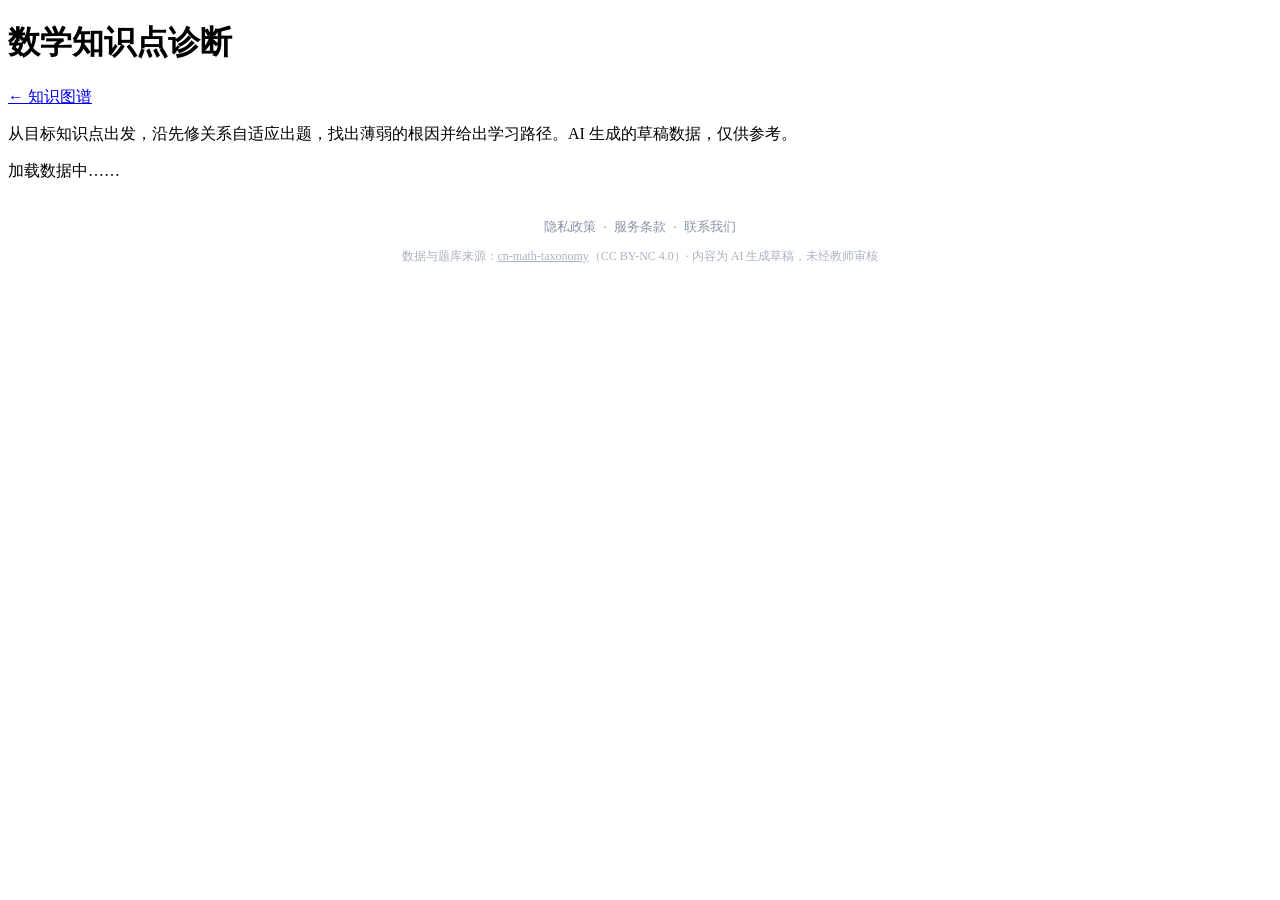
==== diagnose/index.html @ 06d31bc9 "feat: 诊断页移动端外壳（viewport-fit+粘性顶栏）" ====
<!DOCTYPE html>
<html lang="zh-CN">
<head>
<meta charset="utf-8">
<meta name="viewport" content="width=device-width, initial-scale=1, viewport-fit=cover">
<meta name="description" content="中小学数学知识图谱（一至九年级）：531 个知识点、909 条先修关系、2271 道诊断题，答错自动回溯薄弱根因，给出学习路径。">
<title>数学知识点诊断小工具 · 中小学数学知识图谱</title>
<link rel="icon" href="data:,">
<link rel="stylesheet" href="style.css">
</head>
<body>
<header class="topbar no-print">
  <div class="topbar-row">
    <h1>数学知识点诊断</h1>
    <a class="back" href="../index.html">← 知识图谱</a>
  </div>
  <p class="note">从目标知识点出发，沿先修关系自适应出题，找出薄弱的根因并给出学习路径。AI 生成的草稿数据，仅供参考。</p>
</header>
<main id="root"><p class="loading">加载数据中……</p></main>
<script src="engine.js"></script>
<script src="app.js"></script>
<style>.zz-legal{text-align:center;font-size:13px;color:#8a94a6;padding:20px 8px 12px}.zz-legal a{color:inherit;text-decoration:none;padding:6px 4px}.zz-src{text-align:center;font-size:12px;color:#aab2c0;padding:0 16px 20px}.zz-src a{color:inherit}</style><footer class="zz-legal"><a href="https://www.zhuziyu.net/privacy.html">隐私政策</a> · <a href="https://www.zhuziyu.net/terms.html">服务条款</a> · <a href="https://www.zhuziyu.net/contact.html">联系我们</a></footer><div class="zz-src">数据与题库来源：<a href="https://github.com/xiaoyang111222/cn-math-taxonomy">cn-math-taxonomy</a>（CC BY-NC 4.0）· 内容为 AI 生成草稿，未经教师审核</div>
</body>
</html>
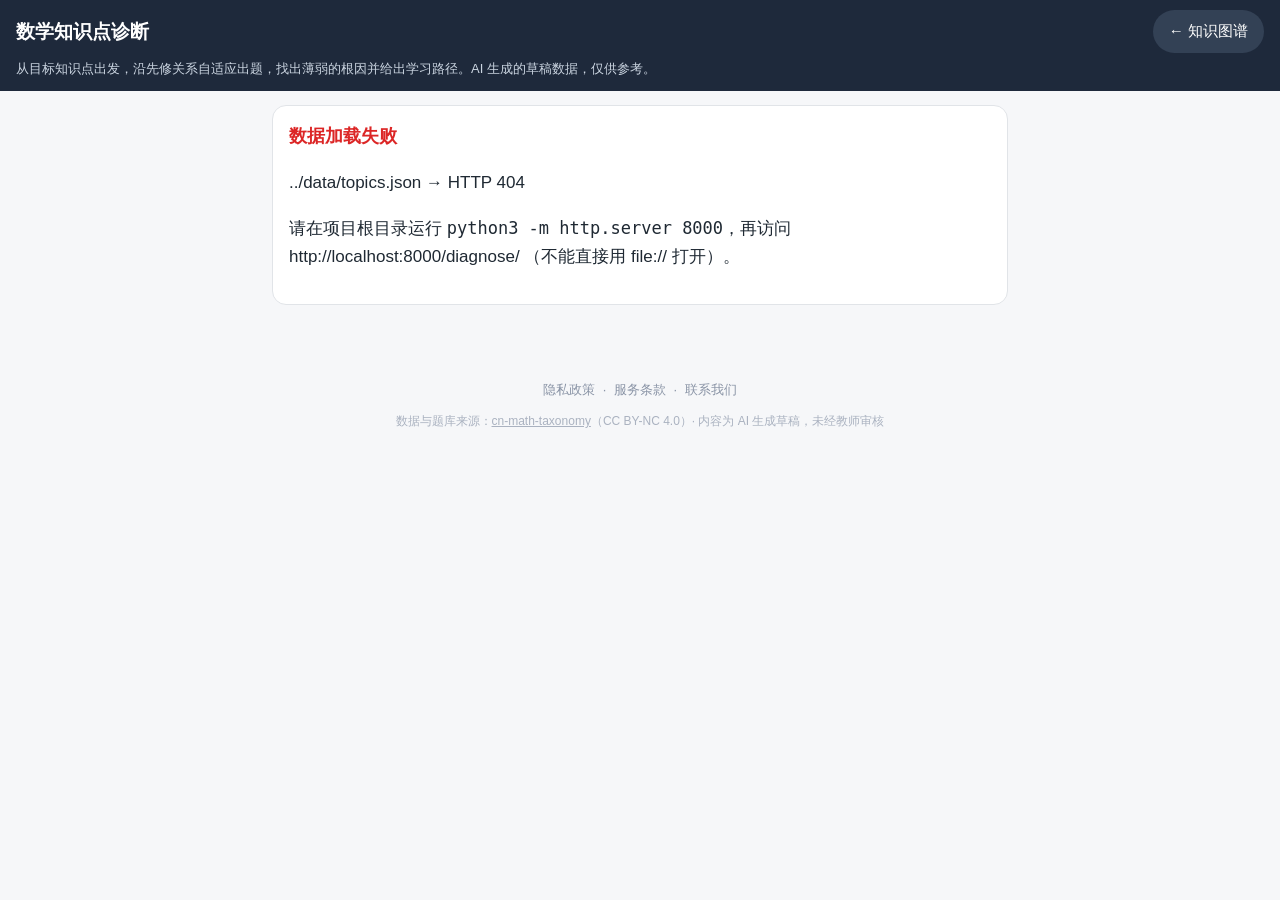
==== commit b490a7ae: "docs: 诊断页描述更新为 802 个知识点" ====
--- a/diagnose/index.html
+++ b/diagnose/index.html
@@ -3,7 +3,7 @@
 <head>
 <meta charset="utf-8">
 <meta name="viewport" content="width=device-width, initial-scale=1, viewport-fit=cover">
-<meta name="description" content="中小学数学知识图谱（一至九年级）：531 个知识点、909 条先修关系、2271 道诊断题，答错自动回溯薄弱根因，给出学习路径。">
+<meta name="description" content="中小学数学知识图谱（一至九年级＋高中）：802 个知识点、1299 条先修关系、3355 道诊断题，答错自动回溯薄弱根因，给出学习路径。">
 <title>数学知识点诊断小工具 · 中小学数学知识图谱</title>
 <link rel="icon" href="data:,">
 <link rel="stylesheet" href="style.css">
--- a/diagnose/style.css
+++ b/diagnose/style.css
@@ -0,0 +1,144 @@
+/* 诊断工具 · 手机原生样式（2026-10-20 重写）
+   布局：整页滚动、大触控、17px 基准；颜色语义与 SVG 图规则沿用原版。 */
+:root {
+  --bg: #f6f7f9; --panel: #fff; --line: #e1e4e8; --text: #1f2933; --muted: #6b7785; --accent: #2563eb;
+  --ok: #16a34a; --ok-bg: #dcfce7; --bad: #dc2626; --bad-bg: #fee2e2; --unk: #64748b; --unk-bg: #f1f5f9;
+  --warn-bg: #fef9c3; --warn: #a16207; --navy: #1e293b;
+}
+* { box-sizing: border-box; }
+html { -webkit-text-size-adjust: 100%; }
+html, body { margin: 0; }
+body { font: 17px/1.65 -apple-system, BlinkMacSystemFont, "PingFang SC", "Hiragino Sans GB", "Microsoft YaHei", sans-serif;
+       color: var(--text); background: var(--bg); -webkit-tap-highlight-color: transparent; }
+button, input, select, textarea { touch-action: manipulation; }
+
+/* 顶部栏 */
+.topbar { position: sticky; top: 0; z-index: 30; background: var(--navy); color: #fff;
+          padding: 10px 16px 12px; padding-top: calc(10px + env(safe-area-inset-top)); }
+.topbar-row { display: flex; align-items: center; gap: 10px; }
+.topbar h1 { font-size: 19px; margin: 0; font-weight: 700; flex: 1; }
+.topbar .note { font-size: 13px; color: #cbd5e1; margin: 6px 0 0; line-height: 1.55; }
+.topbar .back { color: #fff; font-size: 15px; text-decoration: none; background: #334155; padding: 9px 16px; border-radius: 999px; white-space: nowrap; }
+
+main { padding: 14px 12px calc(40px + env(safe-area-inset-bottom)); }
+.loading { color: var(--muted); text-align: center; padding: 60px 0; }
+
+.card { background: var(--panel); border: 1px solid var(--line); border-radius: 14px; padding: 16px; margin-bottom: 14px; }
+.card h2 { font-size: 18px; margin: 0 0 10px; }
+.card h3 { font-size: 16px; margin: 12px 0 6px; }
+.muted { color: var(--muted); }
+.small { font-size: 13px; }
+.err { color: var(--bad); }
+
+button, .btn { font: inherit; font-size: 16px; min-height: 48px; padding: 10px 18px; border: 1px solid var(--line);
+               border-radius: 12px; background: #fff; cursor: pointer; color: var(--text); }
+button:active { background: #f1f5f9; }
+button.primary { background: var(--accent); border-color: var(--accent); color: #fff; font-weight: 600; }
+button.primary:active { background: #1d4ed8; }
+button.good { background: var(--ok); border-color: var(--ok); color: #fff; }
+button.bad { background: var(--bad); border-color: var(--bad); color: #fff; }
+button:disabled { opacity: .5; cursor: not-allowed; }
+input[type=text], input[type=search], input[type=number], select, textarea {
+  font: inherit; font-size: 16px; padding: 12px; border: 1px solid var(--line); border-radius: 12px; background: #fff; }
+.row { display: flex; gap: 10px; flex-wrap: wrap; align-items: center; }
+.row > button { flex: 1 1 auto; }
+.grow { flex: 1; min-width: 160px; }
+
+/* 开始页 */
+.banner { background: #eff6ff; border: 1px solid #bfdbfe; border-radius: 12px; padding: 12px 16px; margin-bottom: 14px; font-size: 15px; }
+.banner.demo { background: var(--warn-bg); border-color: #fde68a; }
+.vol { border: 1px solid var(--line); border-radius: 12px; margin: 8px 0; background: #fff; overflow: hidden; }
+.vol > summary { padding: 14px 16px; font-weight: 700; font-size: 16px; cursor: pointer; background: #f1f5f9; min-height: 52px; list-style: none; }
+.vol > summary::-webkit-details-marker { display: none; }
+.chap { margin: 0 10px 10px; }
+.chap-head { display: flex; align-items: center; gap: 8px; padding: 10px 4px 4px; font-weight: 700; border-bottom: 1px solid var(--line); }
+.chap-head .t { flex: 1; }
+.topic-row { display: flex; align-items: center; gap: 8px; padding: 10px 4px; border-bottom: 1px solid #f0f2f4; min-height: 52px; }
+.topic-row .nm { flex: 1; font-size: 16px; }
+.topic-row .sec { color: var(--muted); font-size: 12px; }
+.topic-row button, .chap-head button { min-height: 40px; padding: 6px 14px; font-size: 14px; }
+
+/* 出题页 */
+.progress { height: 10px; background: #e2e8f0; border-radius: 5px; overflow: hidden; margin: 8px 0 4px; }
+.progress > i { display: block; height: 100%; background: var(--accent); }
+.q-title { font-size: 20px; margin: 6px 0; overflow-wrap: anywhere; line-height: 1.4; }
+.q-text { font-size: 17px; padding: 14px 16px; background: #f8fafc; border-left: 4px solid var(--accent); border-radius: 0 10px 10px 0; margin: 12px 0; white-space: pre-wrap; overflow-wrap: anywhere; }
+.reason { font-size: 13px; color: var(--muted); }
+.ans-input { width: 100%; font-size: 17px; padding: 14px; }
+textarea.ans-input { font: inherit; font-size: 16px; }
+.notice { font-size: 13px; color: var(--warn); background: var(--warn-bg); padding: 10px 14px; border-radius: 10px; margin-top: 14px; line-height: 1.55; }
+.verdict { padding: 12px 16px; border-radius: 10px; margin: 12px 0; font-weight: 700; font-size: 16px; }
+.verdict.ok { background: var(--ok-bg); color: #166534; }
+.verdict.no { background: var(--bad-bg); color: #991b1b; }
+.refans { background: #f0fdf4; border: 1px dashed var(--ok); padding: 12px 16px; border-radius: 10px; margin: 12px 0; white-space: pre-wrap; }
+.choices { display: flex; flex-direction: column; gap: 10px; margin: 10px 0; }
+button.choice { text-align: left; padding: 14px 16px; font-size: 17px; white-space: pre-wrap; min-height: 56px; border-radius: 12px; line-height: 1.5; }
+button.choice.picked { border-color: var(--accent); background: #eff6ff; box-shadow: 0 0 0 2px #bfdbfe; }
+.explain { background: #eff6ff; border-left: 4px solid var(--accent); padding: 12px 16px; border-radius: 0 10px 10px 0; margin: 12px 0; white-space: pre-wrap; font-size: 16px; }
+
+/* 标签 */
+.tag { display: inline-block; font-size: 12px; padding: 3px 10px; border-radius: 999px; margin-right: 4px; background: #eef2f7; color: #334155; vertical-align: 1px; }
+.tag.weak { background: var(--bad-bg); color: #991b1b; }
+.tag.mastered { background: var(--ok-bg); color: #166534; }
+.tag.unknown { background: var(--unk-bg); color: var(--unk); }
+.tag.root { background: var(--bad); color: #fff; }
+.tag.target { background: var(--accent); color: #fff; }
+.tag.ext { background: #ede9fe; color: #6d28d9; }
+.tag.shaky { background: #fef3c7; color: #92400e; }
+.tag.diff-basic { background: #dcfce7; color: #166534; }
+.tag.diff-standard { background: #dbeafe; color: #1e40af; }
+.tag.diff-advanced { background: #fae8ff; color: #86198f; }
+
+/* 结果页 */
+.stats { display: grid; grid-template-columns: 1fr 1fr; gap: 10px; margin: 10px 0; }
+.stat { padding: 12px 8px; border-radius: 12px; text-align: center; }
+.stat b { display: block; font-size: 26px; line-height: 1.25; }
+.stat.ok { background: var(--ok-bg); } .stat.bad { background: var(--bad-bg); } .stat.unk { background: var(--unk-bg); } .stat.ask { background: #dbeafe; }
+.stat.shaky { background: #fef3c7; }
+details.topic { border-bottom: 1px solid #f0f2f4; padding: 4px 0; }
+details.topic > summary { cursor: pointer; padding: 10px 0; min-height: 44px; font-size: 16px; }
+details.topic > .body { padding: 6px 0 10px 14px; font-size: 15px; }
+.body ul { margin: 2px 0; padding-left: 20px; }
+.std { margin: 6px 0; padding: 8px 12px; background: #f8fafc; border-left: 3px solid #94a3b8; border-radius: 0 8px 8px 0; }
+.std code { font-size: 13px; color: #334155; }
+.std .conf { font-size: 12px; color: var(--muted); margin-left: 4px; }
+ol.path { padding-left: 0; list-style: none; counter-reset: step; margin: 0; }
+ol.path > li { counter-increment: step; position: relative; padding-left: 40px; margin-bottom: 10px; }
+ol.path > li::before { content: counter(step); position: absolute; left: 0; top: 2px; width: 28px; height: 28px; border-radius: 50%; background: var(--navy); color: #fff; text-align: center; line-height: 28px; font-size: 14px; font-weight: 700; }
+table.log { border-collapse: collapse; width: 100%; font-size: 14px; display: block; overflow-x: auto; -webkit-overflow-scrolling: touch; }
+table.log th, table.log td { border-bottom: 1px solid var(--line); padding: 8px; text-align: left; vertical-align: top; }
+.svgwrap { overflow: auto; -webkit-overflow-scrolling: touch; border: 1px solid var(--line); border-radius: 12px; background: #fff; }
+svg.graph text { font: 13px -apple-system, "PingFang SC", "Microsoft YaHei", sans-serif; fill: #1f2933; pointer-events: none; }
+svg.graph .n rect.body { stroke-width: 1.5; }
+svg.graph .n.mastered rect.body { fill: var(--ok-bg); stroke: var(--ok); }
+svg.graph .n.weak rect.body { fill: var(--bad-bg); stroke: var(--bad); }
+svg.graph .n.unknown rect.body { fill: var(--unk-bg); stroke: #94a3b8; stroke-dasharray: 4 3; }
+svg.graph .n.target rect.body { stroke: var(--accent); stroke-width: 3.5; }
+svg.graph .n text.mark { font-size: 12px; font-weight: 600; fill: #fff; }
+svg.graph .n.shaky rect.body { fill: #fef3c7; stroke: #d97706; }
+svg.graph .e { fill: none; stroke: #64748b; stroke-width: 1.4; }
+svg.graph .e.soft { stroke: #b6c0cc; }
+svg.graph .e.indirect { stroke-dasharray: 5 4; }
+.legend { display: flex; gap: 12px; flex-wrap: wrap; font-size: 13px; margin: 8px 0; align-items: center; }
+.legend i { display: inline-block; width: 14px; height: 14px; border-radius: 3px; border: 1.5px solid; vertical-align: -2px; margin-right: 4px; }
+.legend i.m { background: var(--ok-bg); border-color: var(--ok); } .legend i.w { background: var(--bad-bg); border-color: var(--bad); }
+.legend i.u { background: var(--unk-bg); border-color: #94a3b8; border-style: dashed; } .legend i.t { background: #fff; border: 3px solid var(--accent); }
+.legend i.s { background: #fef3c7; border-color: #d97706; }
+
+/* 桌面：居中阅读列 */
+@media (min-width: 900px) {
+  main { max-width: 760px; margin: 0 auto; }
+  .stats { grid-template-columns: repeat(4, 1fr); }
+}
+
+@media print {
+  body { background: #fff; font-size: 12px; }
+  .no-print { display: none !important; }
+  main { max-width: none; padding: 0; }
+  .card { border: 1px solid #bbb; break-inside: avoid-page; }
+  details.topic { break-inside: avoid; }
+  .svgwrap { overflow: visible; border: none; }
+  svg.graph { max-width: 100%; height: auto; }
+  a { color: inherit; text-decoration: none; }
+  select { border: none; appearance: none; -webkit-appearance: none; }
+}
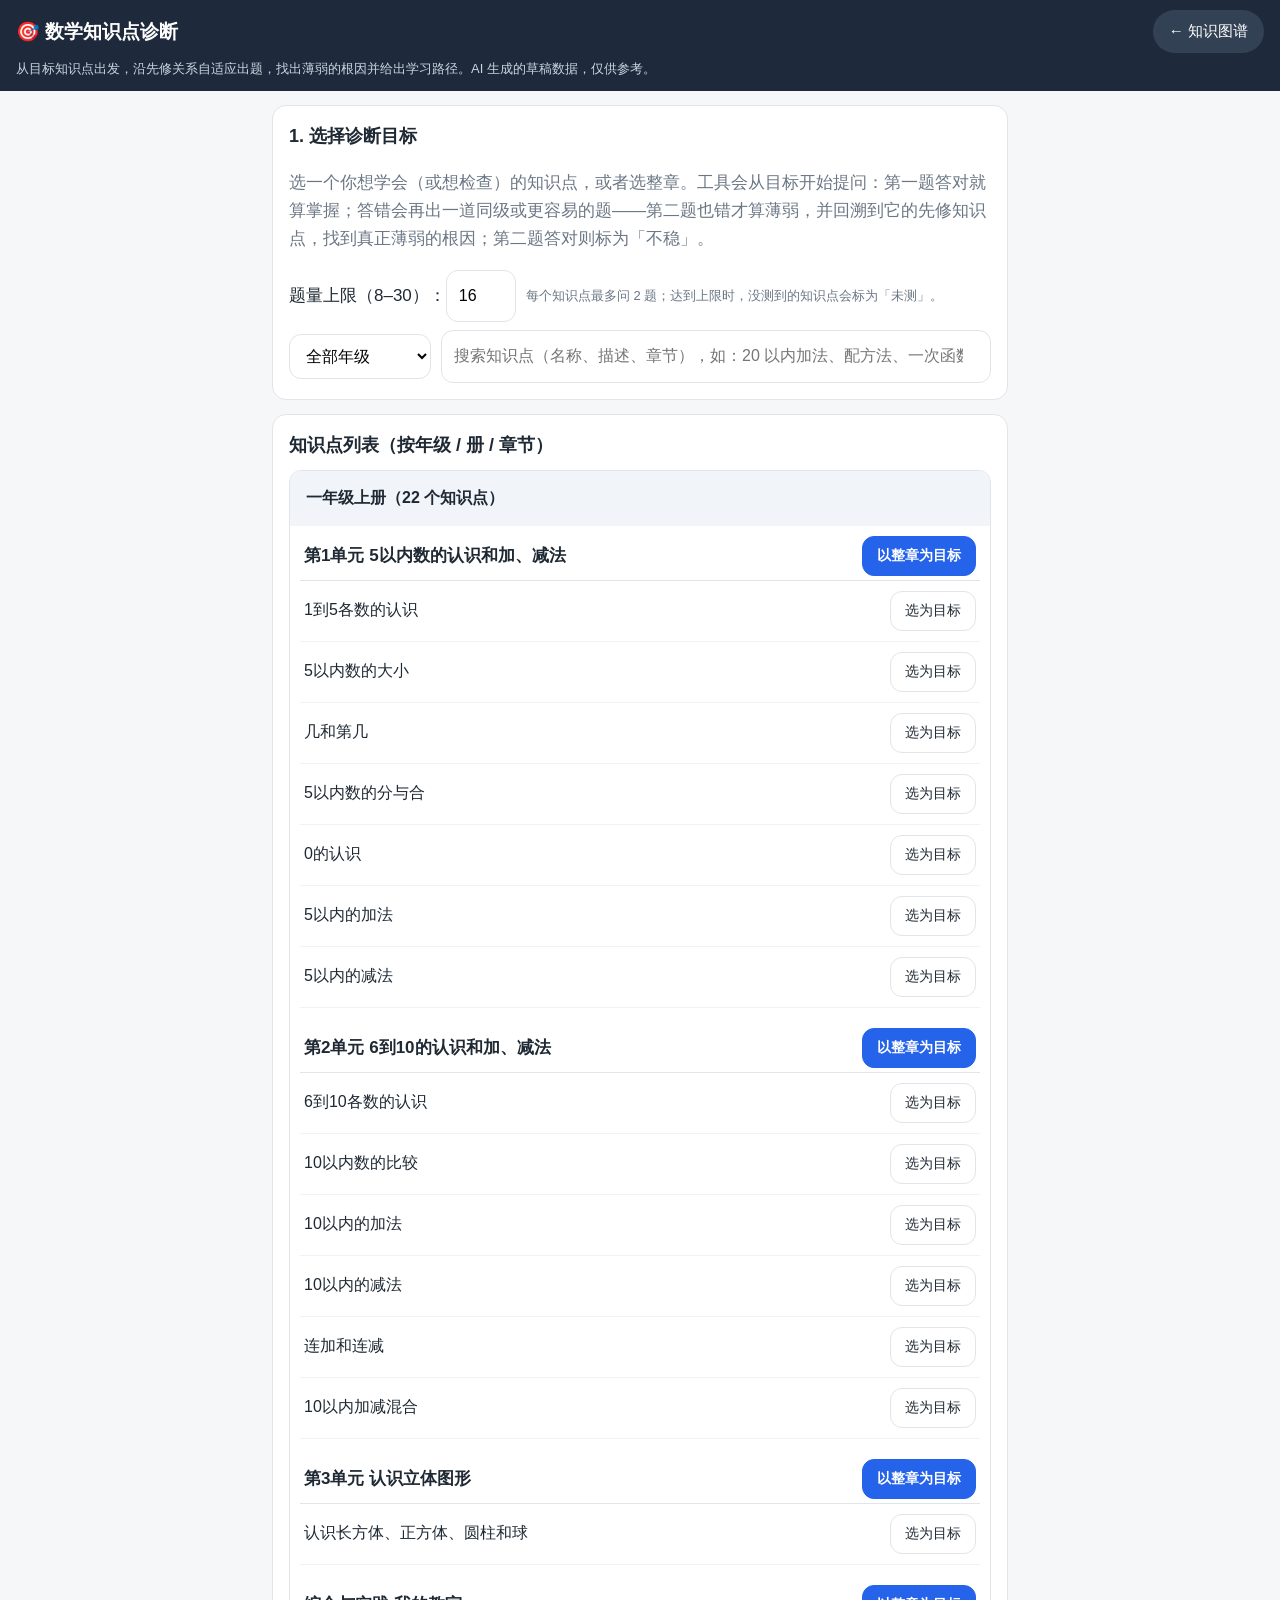
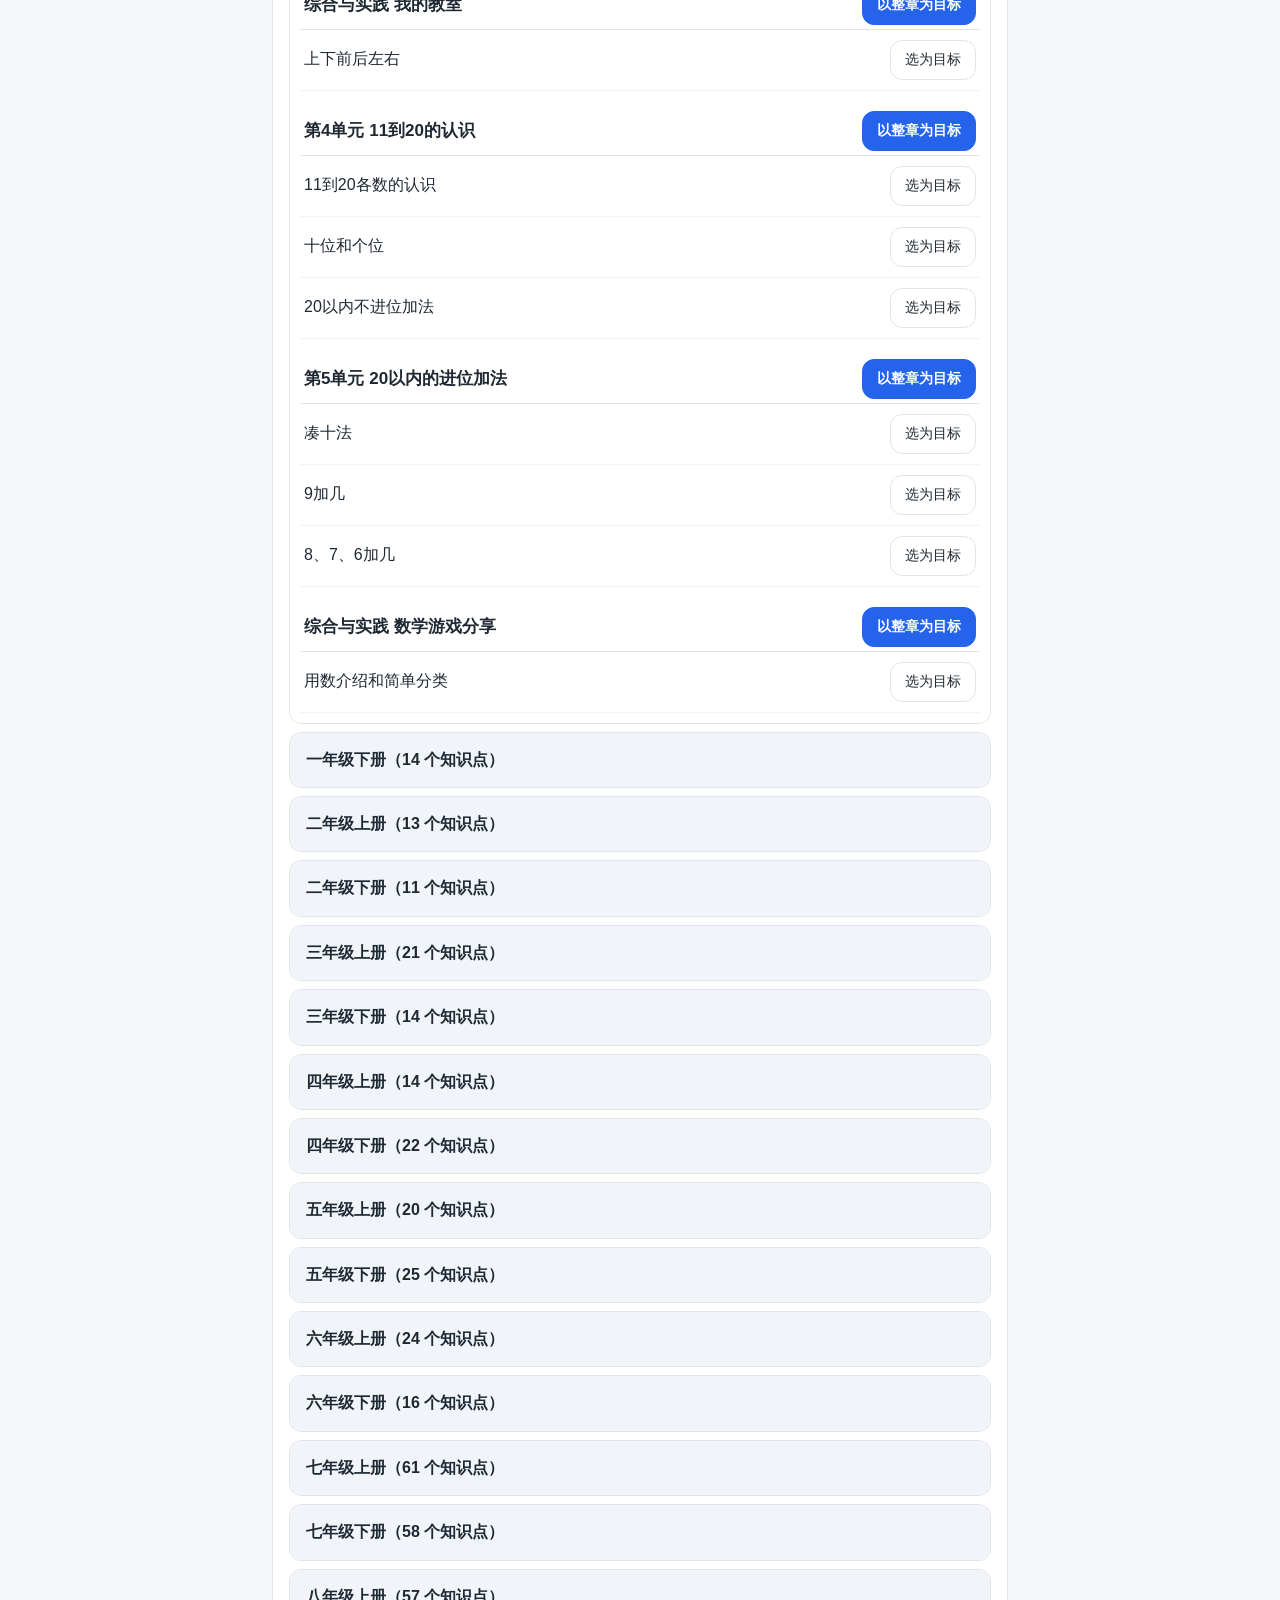
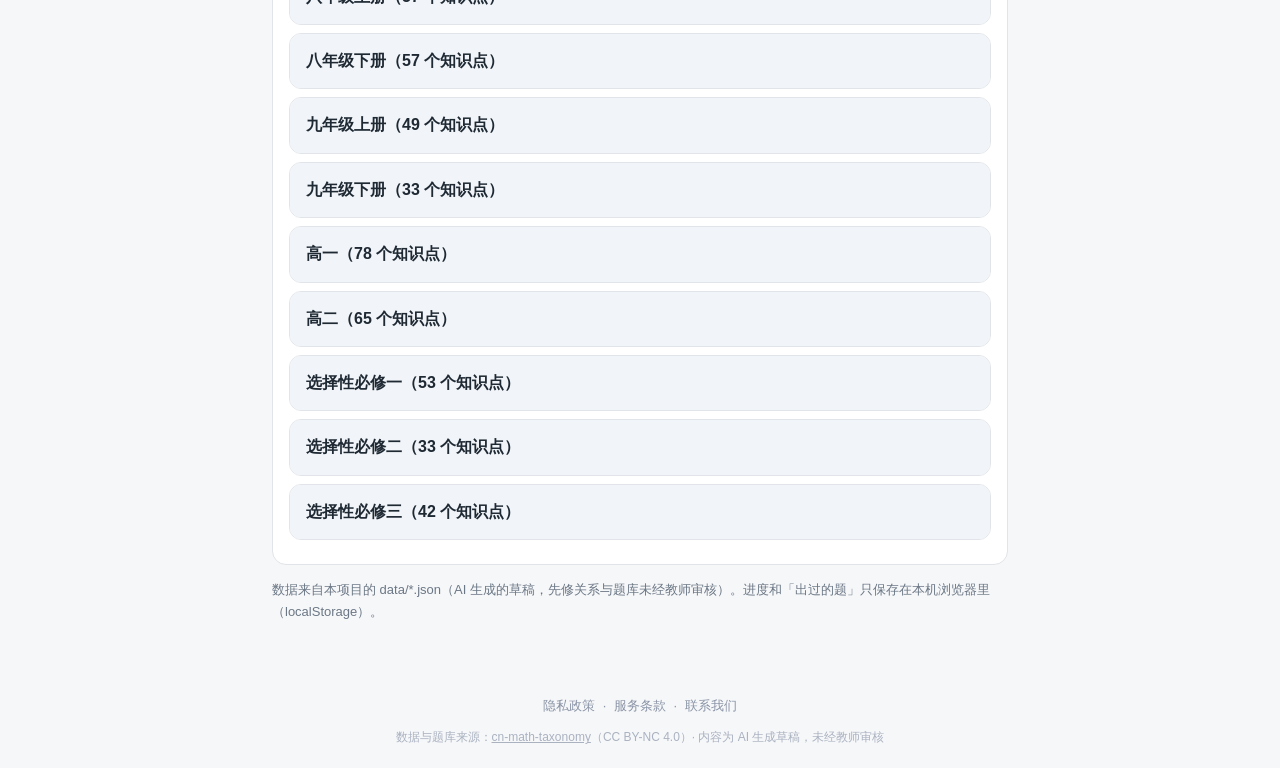
==== commit f0f6e47e: "style: 诊断页同步轻盈学生风皮肤" ====
--- a/diagnose/index.html
+++ b/diagnose/index.html
@@ -11,7 +11,7 @@
 <body>
 <header class="topbar no-print">
   <div class="topbar-row">
-    <h1>数学知识点诊断</h1>
+    <h1>🎯 数学知识点诊断</h1>
     <a class="back" href="../index.html">← 知识图谱</a>
   </div>
   <p class="note">从目标知识点出发，沿先修关系自适应出题，找出薄弱的根因并给出学习路径。AI 生成的草稿数据，仅供参考。</p>
